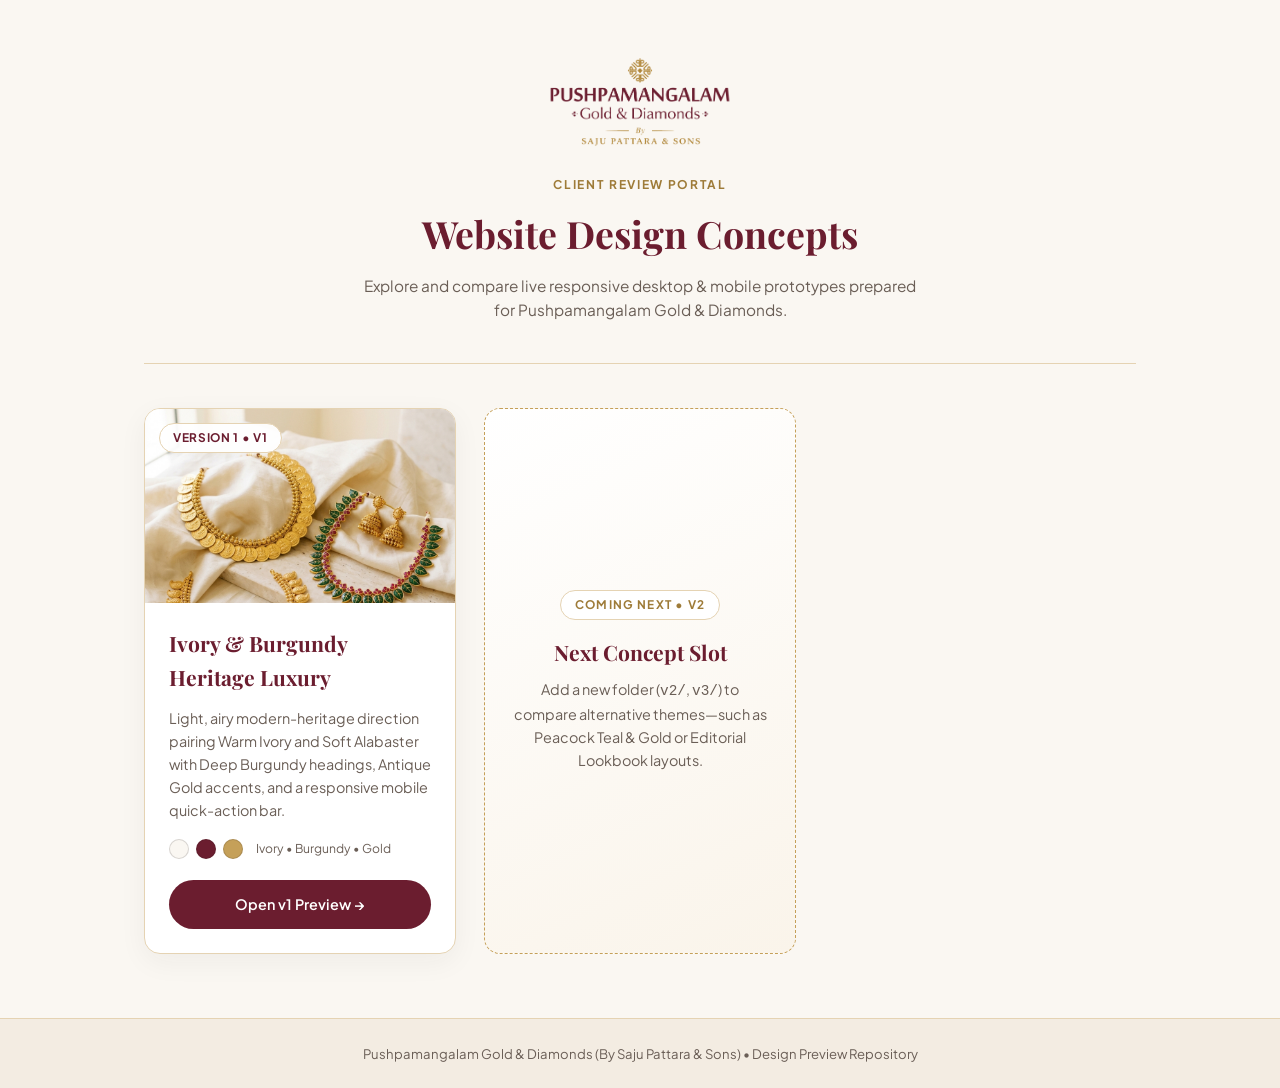
==== index.html @ ec77dcbb "feat: set up multi-version GitHub Pages repo with v1 website" ====
<!DOCTYPE html>
<html lang="en">
<head>
  <meta charset="UTF-8" />
  <meta name="viewport" content="width=device-width, initial-scale=1.0" />
  <title>Pushpamangalam Gold &amp; Diamonds — Website Design Previews</title>
  <link rel="icon" type="image/png" href="v1/assets/images/favicon.png" />
  <link rel="preconnect" href="https://fonts.googleapis.com" />
  <link rel="preconnect" href="https://fonts.gstatic.com" crossorigin />
  <link
    href="https://fonts.googleapis.com/css2?family=Playfair+Display:wght@600;700&family=Plus+Jakarta+Sans:wght@400;500;600;700&display=swap"
    rel="stylesheet"
  />
  <style>
    :root {
      --bg-ivory: #FAF7F2;
      --bg-white: #FFFFFF;
      --gold: #C5A059;
      --gold-dark: #9E7B38;
      --divider: #E5D3B3;
      --burgundy: #6B1D2F;
      --burgundy-hover: #531423;
      --text: #2A2421;
      --muted: #6A5E56;
    }

    * { box-sizing: border-box; margin: 0; padding: 0; }

    body {
      font-family: "Plus Jakarta Sans", -apple-system, BlinkMacSystemFont, sans-serif;
      background-color: var(--bg-ivory);
      color: var(--text);
      min-height: 100vh;
      display: flex;
      flex-direction: column;
      line-height: 1.6;
      -webkit-font-smoothing: antialiased;
    }

    .container {
      width: 100%;
      max-width: 1040px;
      margin: 0 auto;
      padding: 3.5rem 1.5rem 4rem;
      flex: 1;
    }

    .hub-header {
      text-align: center;
      padding-bottom: 2.5rem;
      margin-bottom: 2.75rem;
      border-bottom: 1px solid var(--divider);
    }

    .hub-logo {
      height: 92px;
      width: auto;
      margin: 0 auto 1.4rem;
      display: block;
    }

    .hub-eyebrow {
      display: inline-block;
      font-size: 0.75rem;
      font-weight: 700;
      letter-spacing: 0.14em;
      text-transform: uppercase;
      color: var(--gold-dark);
      margin-bottom: 0.55rem;
    }

    .hub-title {
      font-family: "Playfair Display", Georgia, serif;
      font-size: clamp(1.75rem, 3vw, 2.35rem);
      color: var(--burgundy);
      margin-bottom: 0.65rem;
    }

    .hub-subtitle {
      color: var(--muted);
      max-width: 560px;
      margin: 0 auto;
      font-size: 0.96rem;
    }

    .versions-grid {
      display: grid;
      grid-template-columns: repeat(auto-fill, minmax(310px, 1fr));
      gap: 1.75rem;
    }

    .version-card {
      background: var(--bg-white);
      border: 1px solid var(--divider);
      border-radius: 16px;
      overflow: hidden;
      display: flex;
      flex-direction: column;
      box-shadow: 0 8px 28px rgba(42, 36, 33, 0.05);
      transition: transform 0.25s ease, box-shadow 0.25s ease, border-color 0.25s ease;
    }

    .version-card:hover {
      transform: translateY(-4px);
      border-color: var(--gold);
      box-shadow: 0 16px 36px rgba(107, 29, 47, 0.1);
    }

    .version-thumb {
      position: relative;
      aspect-ratio: 16 / 10;
      overflow: hidden;
      background: #F5EFE6;
    }

    .version-thumb img {
      width: 100%;
      height: 100%;
      object-fit: cover;
      display: block;
    }

    .version-badge {
      position: absolute;
      top: 14px;
      left: 14px;
      background: rgba(255, 255, 255, 0.94);
      color: var(--burgundy);
      border: 1px solid var(--divider);
      border-radius: 999px;
      padding: 0.28rem 0.8rem;
      font-size: 0.74rem;
      font-weight: 700;
      letter-spacing: 0.06em;
      text-transform: uppercase;
    }

    .version-body {
      padding: 1.5rem;
      display: flex;
      flex-direction: column;
      flex: 1;
      gap: 0.8rem;
    }

    .version-title {
      font-family: "Playfair Display", Georgia, serif;
      font-size: 1.32rem;
      color: var(--burgundy);
    }

    .version-desc {
      font-size: 0.9rem;
      color: var(--muted);
      flex: 1;
    }

    .swatches {
      display: flex;
      align-items: center;
      gap: 0.45rem;
      padding-top: 0.25rem;
    }

    .swatch {
      width: 20px;
      height: 20px;
      border-radius: 50%;
      border: 1px solid rgba(42, 36, 33, 0.16);
    }

    .swatch-label {
      font-size: 0.76rem;
      color: var(--muted);
      margin-left: 0.35rem;
    }

    .version-btn {
      display: inline-flex;
      align-items: center;
      justify-content: center;
      gap: 0.45rem;
      margin-top: 0.5rem;
      padding: 0.82rem 1.35rem;
      border-radius: 999px;
      background: var(--burgundy);
      color: #FFFFFF;
      text-decoration: none;
      font-size: 0.9rem;
      font-weight: 600;
      transition: background 0.2s ease, transform 0.2s ease;
    }

    .version-btn:hover {
      background: var(--burgundy-hover);
      transform: translateY(-1px);
    }

    /* Placeholder slot card for upcoming versions */
    .version-card--next {
      background: linear-gradient(155deg, #FFFFFF 0%, #FAF4EA 100%);
      border: 1.5px dashed var(--gold);
      box-shadow: none;
      justify-content: center;
      align-items: center;
      text-align: center;
      padding: 2.5rem 1.75rem;
      min-height: 300px;
    }

    .version-card--next:hover {
      transform: none;
      box-shadow: none;
    }

    .next-pill {
      font-size: 0.74rem;
      font-weight: 700;
      letter-spacing: 0.1em;
      text-transform: uppercase;
      color: var(--gold-dark);
      background: #FFFFFF;
      border: 1px solid var(--divider);
      border-radius: 999px;
      padding: 0.3rem 0.85rem;
      margin-bottom: 1rem;
    }

    .hub-footer {
      text-align: center;
      padding: 1.5rem;
      font-size: 0.82rem;
      color: var(--muted);
      border-top: 1px solid var(--divider);
      background: #F3ECE2;
    }
  </style>
</head>
<body>
  <main class="container">
    <header class="hub-header">
      <img
        src="v1/assets/images/logo-full-light.png"
        alt="Pushpamangalam Gold &amp; Diamonds — By Saju Pattara &amp; Sons"
        class="hub-logo"
      />
      <span class="hub-eyebrow">Client Review Portal</span>
      <h1 class="hub-title">Website Design Concepts</h1>
      <p class="hub-subtitle">
        Explore and compare live responsive desktop &amp; mobile prototypes prepared for Pushpamangalam Gold &amp; Diamonds.
      </p>
    </header>

    <section class="versions-grid" aria-label="Website Design Versions">

      <!-- ====================================================================
           VERSION 1 (v1) — Active Prototype
           ==================================================================== -->
      <article class="version-card">
        <div class="version-thumb">
          <img src="v1/assets/images/hero-bridal.jpg" alt="Version 1 Preview — Warm Ivory & Deep Burgundy" />
          <span class="version-badge">Version 1 &bull; v1</span>
        </div>
        <div class="version-body">
          <h2 class="version-title">Ivory &amp; Burgundy Heritage Luxury</h2>
          <p class="version-desc">
            Light, airy modern-heritage direction pairing Warm Ivory and Soft Alabaster with Deep Burgundy headings, Antique Gold accents, and a responsive mobile quick-action bar.
          </p>
          <div class="swatches" aria-label="Color palette">
            <span class="swatch" style="background:#FAF7F2;" title="Warm Ivory #FAF7F2"></span>
            <span class="swatch" style="background:#6B1D2F;" title="Deep Burgundy #6B1D2F"></span>
            <span class="swatch" style="background:#C5A059;" title="Antique Gold #C5A059"></span>
            <span class="swatch-label">Ivory &bull; Burgundy &bull; Gold</span>
          </div>
          <a href="v1/index.html" class="version-btn">Open v1 Preview →</a>
        </div>
      </article>

      <!-- ====================================================================
           PLACEHOLDER FOR FUTURE VERSIONS (v2, v3, etc.)
           Copy the <article class="version-card"> block above, point href to
           "v2/index.html", and remove this placeholder card when v2 is ready.
           ==================================================================== -->
      <article class="version-card version-card--next">
        <span class="next-pill">Coming Next &bull; v2</span>
        <h2 class="version-title" style="margin-bottom: 0.5rem;">Next Concept Slot</h2>
        <p class="version-desc" style="flex: none; max-width: 260px;">
          Add a new folder (<code>v2/</code>, <code>v3/</code>) to compare alternative themes—such as Peacock Teal &amp; Gold or Editorial Lookbook layouts.
        </p>
      </article>

    </section>
  </main>

  <footer class="hub-footer">
    Pushpamangalam Gold &amp; Diamonds (By Saju Pattara &amp; Sons) &bull; Design Preview Repository
  </footer>
</body>
</html>
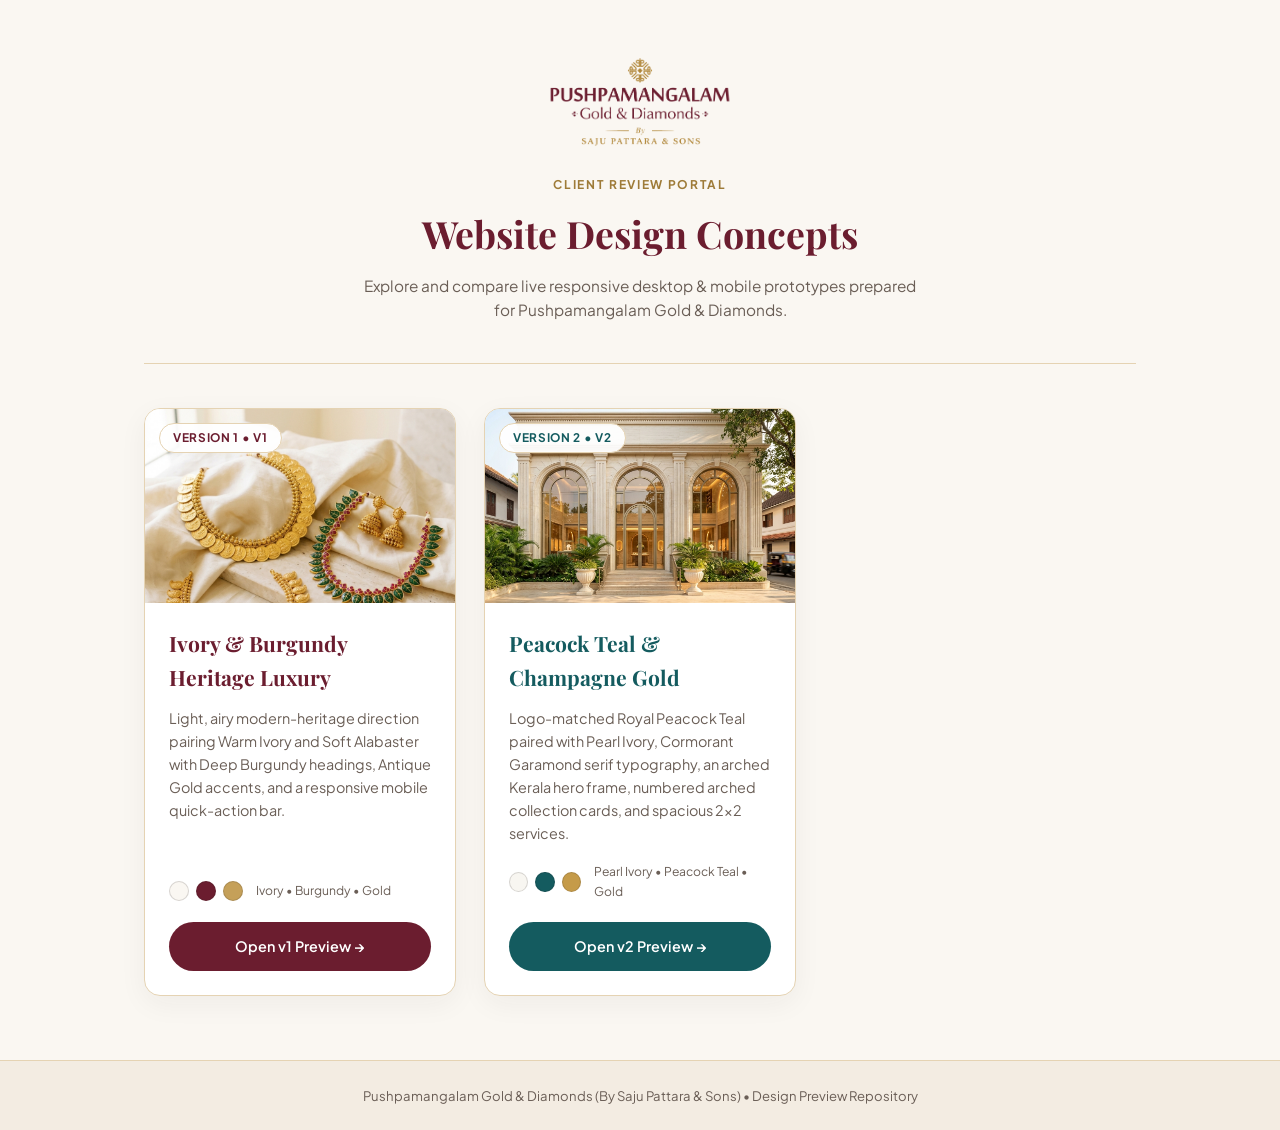
==== commit a936c463: "feat: add v2 (Peacock Teal & Champagne Gold) and update preview hub" ====
--- a/index.html
+++ b/index.html
@@ -277,16 +277,26 @@
       </article>
 
       <!-- ====================================================================
-           PLACEHOLDER FOR FUTURE VERSIONS (v2, v3, etc.)
-           Copy the <article class="version-card"> block above, point href to
-           "v2/index.html", and remove this placeholder card when v2 is ready.
+           VERSION 2 (v2) — Active Prototype (Peacock Teal & Champagne Gold)
            ==================================================================== -->
-      <article class="version-card version-card--next">
-        <span class="next-pill">Coming Next &bull; v2</span>
-        <h2 class="version-title" style="margin-bottom: 0.5rem;">Next Concept Slot</h2>
-        <p class="version-desc" style="flex: none; max-width: 260px;">
-          Add a new folder (<code>v2/</code>, <code>v3/</code>) to compare alternative themes—such as Peacock Teal &amp; Gold or Editorial Lookbook layouts.
-        </p>
+      <article class="version-card">
+        <div class="version-thumb">
+          <img src="v2/assets/images/showroom-exterior.jpg" alt="Version 2 Preview — Royal Peacock Teal & Champagne Gold" />
+          <span class="version-badge" style="color:#145B5F;">Version 2 &bull; v2</span>
+        </div>
+        <div class="version-body">
+          <h2 class="version-title" style="color:#145B5F;">Peacock Teal &amp; Champagne Gold</h2>
+          <p class="version-desc">
+            Logo-matched Royal Peacock Teal paired with Pearl Ivory, Cormorant Garamond serif typography, an arched Kerala hero frame, numbered arched collection cards, and spacious 2&times;2 services.
+          </p>
+          <div class="swatches" aria-label="Color palette">
+            <span class="swatch" style="background:#F8F6F1;" title="Pearl Ivory #F8F6F1"></span>
+            <span class="swatch" style="background:#145B5F;" title="Peacock Teal #145B5F"></span>
+            <span class="swatch" style="background:#C59B49;" title="Champagne Gold #C59B49"></span>
+            <span class="swatch-label">Pearl Ivory &bull; Peacock Teal &bull; Gold</span>
+          </div>
+          <a href="v2/index.html" class="version-btn" style="background:#145B5F;">Open v2 Preview →</a>
+        </div>
       </article>
 
     </section>
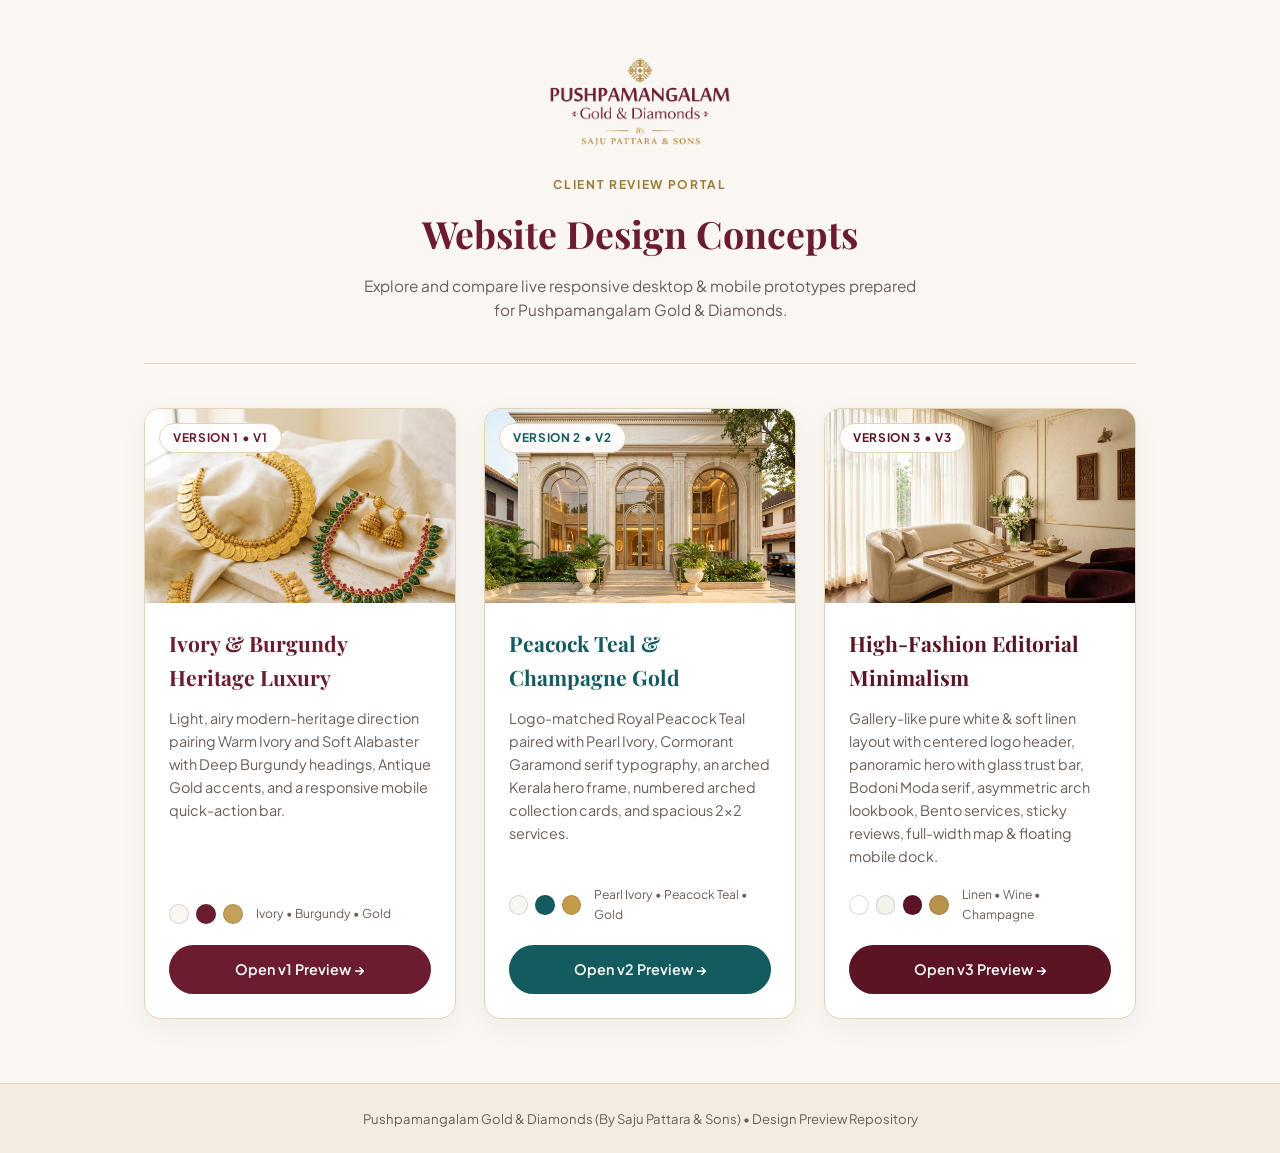
==== commit 3d7311b2: "feat: add v3 (High-Fashion Editorial Minimalism) and update preview hub" ====
--- a/index.html
+++ b/index.html
@@ -299,6 +299,30 @@
         </div>
       </article>
 
+      <!-- ====================================================================
+           VERSION 3 (v3) — High-Fashion Editorial Minimalism
+           ==================================================================== -->
+      <article class="version-card">
+        <div class="version-thumb">
+          <img src="v3/assets/images/showroom-bridal.jpg" alt="Version 3 Preview — High-Fashion Editorial Minimalism" />
+          <span class="version-badge" style="color:#5A1424;">Version 3 &bull; v3</span>
+        </div>
+        <div class="version-body">
+          <h2 class="version-title" style="color:#5A1424;">High-Fashion Editorial Minimalism</h2>
+          <p class="version-desc">
+            Gallery-like pure white &amp; soft linen layout with centered logo header, panoramic hero with glass trust bar, Bodoni Moda serif, asymmetric arch lookbook, Bento services, sticky reviews, full-width map &amp; floating mobile dock.
+          </p>
+          <div class="swatches" aria-label="Color palette">
+            <span class="swatch" style="background:#FFFFFF;" title="Pure White #FFFFFF"></span>
+            <span class="swatch" style="background:#F5F2EC;" title="Soft Linen #F5F2EC"></span>
+            <span class="swatch" style="background:#5A1424;" title="Rich Wine Burgundy #5A1424"></span>
+            <span class="swatch" style="background:#B8924A;" title="Brushed Champagne Gold #B8924A"></span>
+            <span class="swatch-label">Linen &bull; Wine &bull; Champagne</span>
+          </div>
+          <a href="v3/index.html" class="version-btn" style="background:#5A1424;">Open v3 Preview →</a>
+        </div>
+      </article>
+
     </section>
   </main>
 
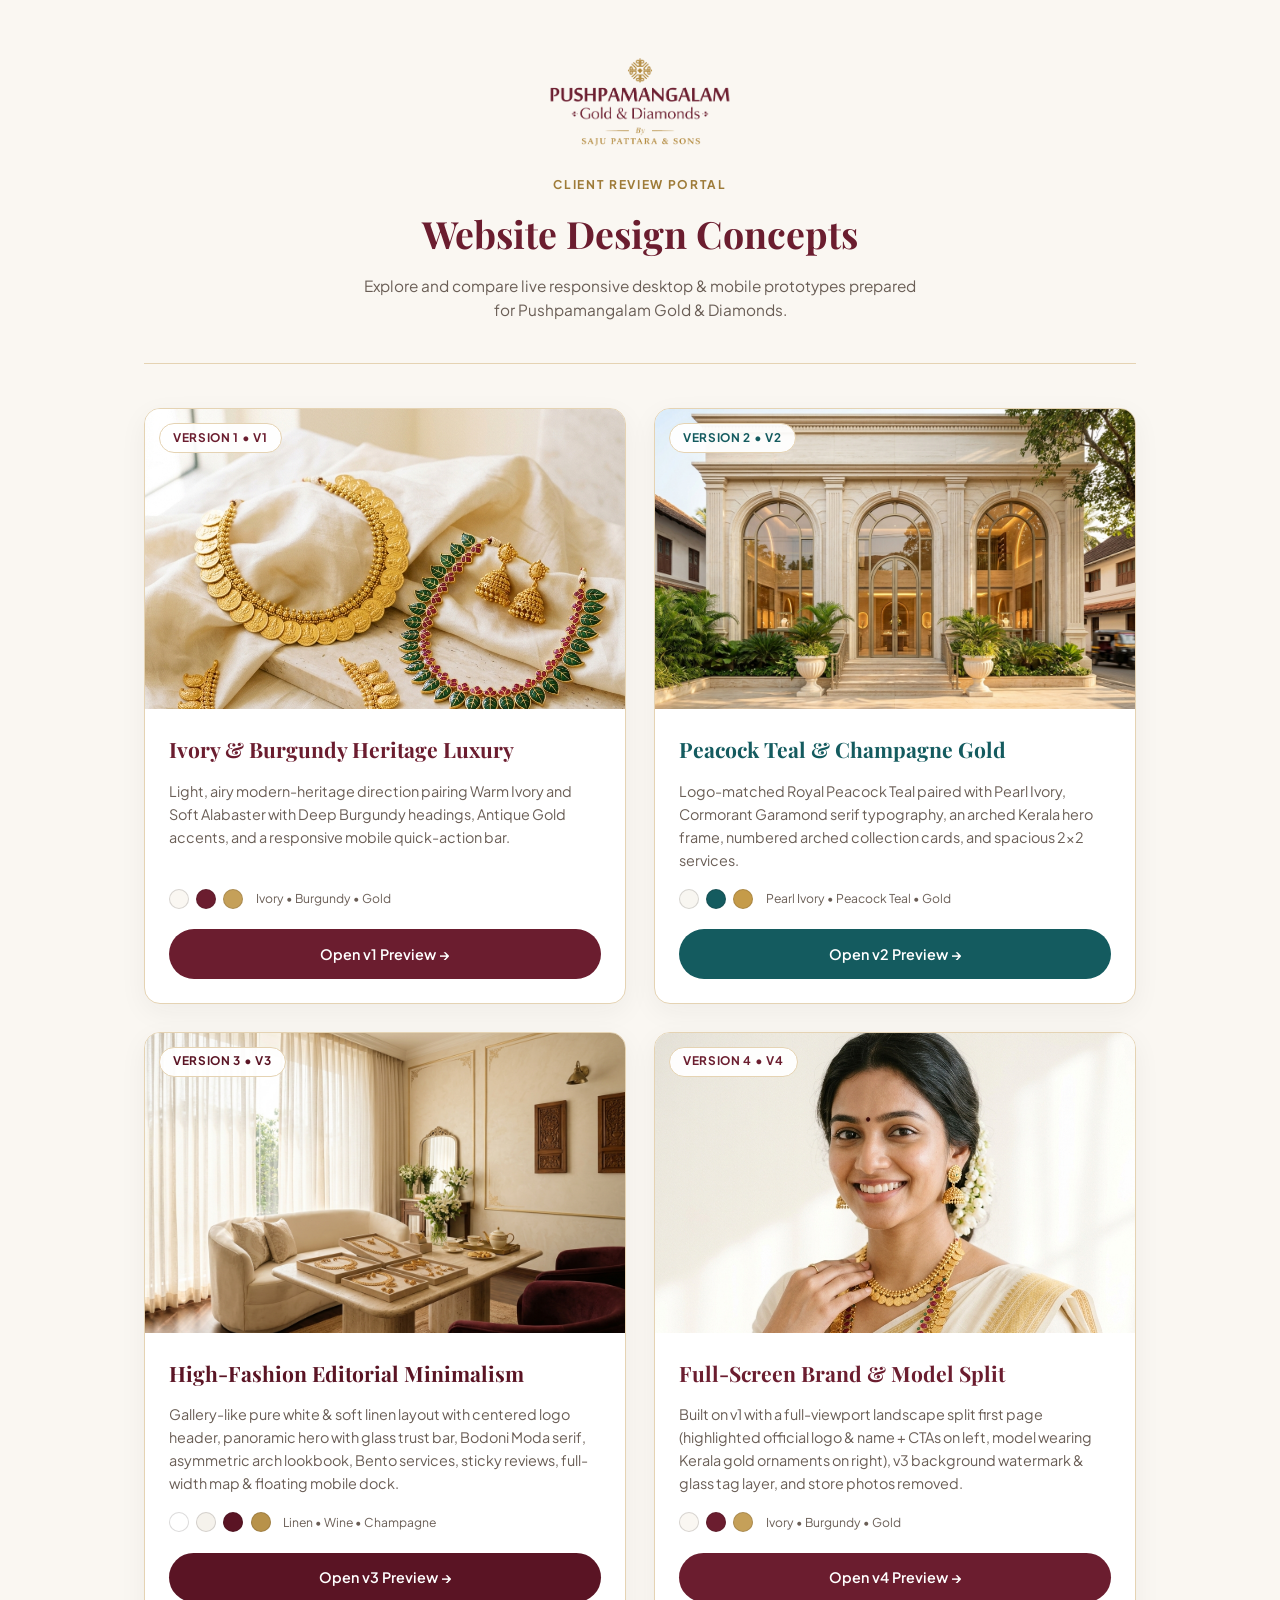
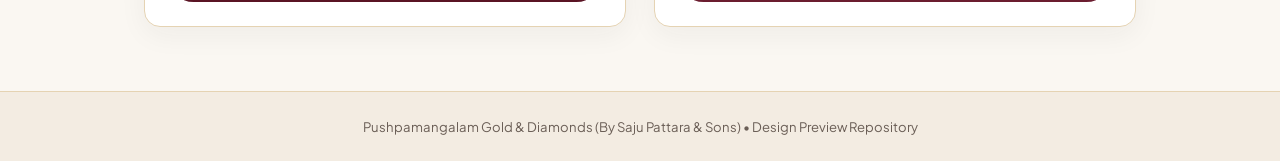
==== commit 7a7774ed: "feat: add v4 (v1 base + full-screen split hero with logo & model, v3 watermark/glass tag layer, no s" ====
--- a/index.html
+++ b/index.html
@@ -85,8 +85,14 @@
 
     .versions-grid {
       display: grid;
-      grid-template-columns: repeat(auto-fill, minmax(310px, 1fr));
+      grid-template-columns: repeat(2, 1fr);
       gap: 1.75rem;
+    }
+
+    @media (max-width: 720px) {
+      .versions-grid {
+        grid-template-columns: 1fr;
+      }
     }
 
     .version-card {
@@ -323,6 +329,33 @@
         </div>
       </article>
 
+      <!-- ====================================================================
+           VERSION 4 (v4) — v1 Base + Full-Screen Landscape Split Hero & Model
+           ==================================================================== -->
+      <article class="version-card">
+        <div class="version-thumb">
+          <img
+            src="v4/assets/images/hero-model.jpg"
+            alt="Version 4 Preview — Full-Screen Split Hero with Model Wearing Kerala Gold Ornaments"
+            style="object-position: center 18%;"
+          />
+          <span class="version-badge" style="color:#6B1D2F;">Version 4 &bull; v4</span>
+        </div>
+        <div class="version-body">
+          <h2 class="version-title" style="color:#6B1D2F;">Full-Screen Brand &amp; Model Split</h2>
+          <p class="version-desc">
+            Built on v1 with a full-viewport landscape split first page (highlighted official logo &amp; name + CTAs on left, model wearing Kerala gold ornaments on right), v3 background watermark &amp; glass tag layer, and store photos removed.
+          </p>
+          <div class="swatches" aria-label="Color palette">
+            <span class="swatch" style="background:#FAF7F2;" title="Warm Ivory #FAF7F2"></span>
+            <span class="swatch" style="background:#6B1D2F;" title="Deep Burgundy #6B1D2F"></span>
+            <span class="swatch" style="background:#C5A059;" title="Antique Gold #C5A059"></span>
+            <span class="swatch-label">Ivory &bull; Burgundy &bull; Gold</span>
+          </div>
+          <a href="v4/index.html" class="version-btn">Open v4 Preview →</a>
+        </div>
+      </article>
+
     </section>
   </main>
 
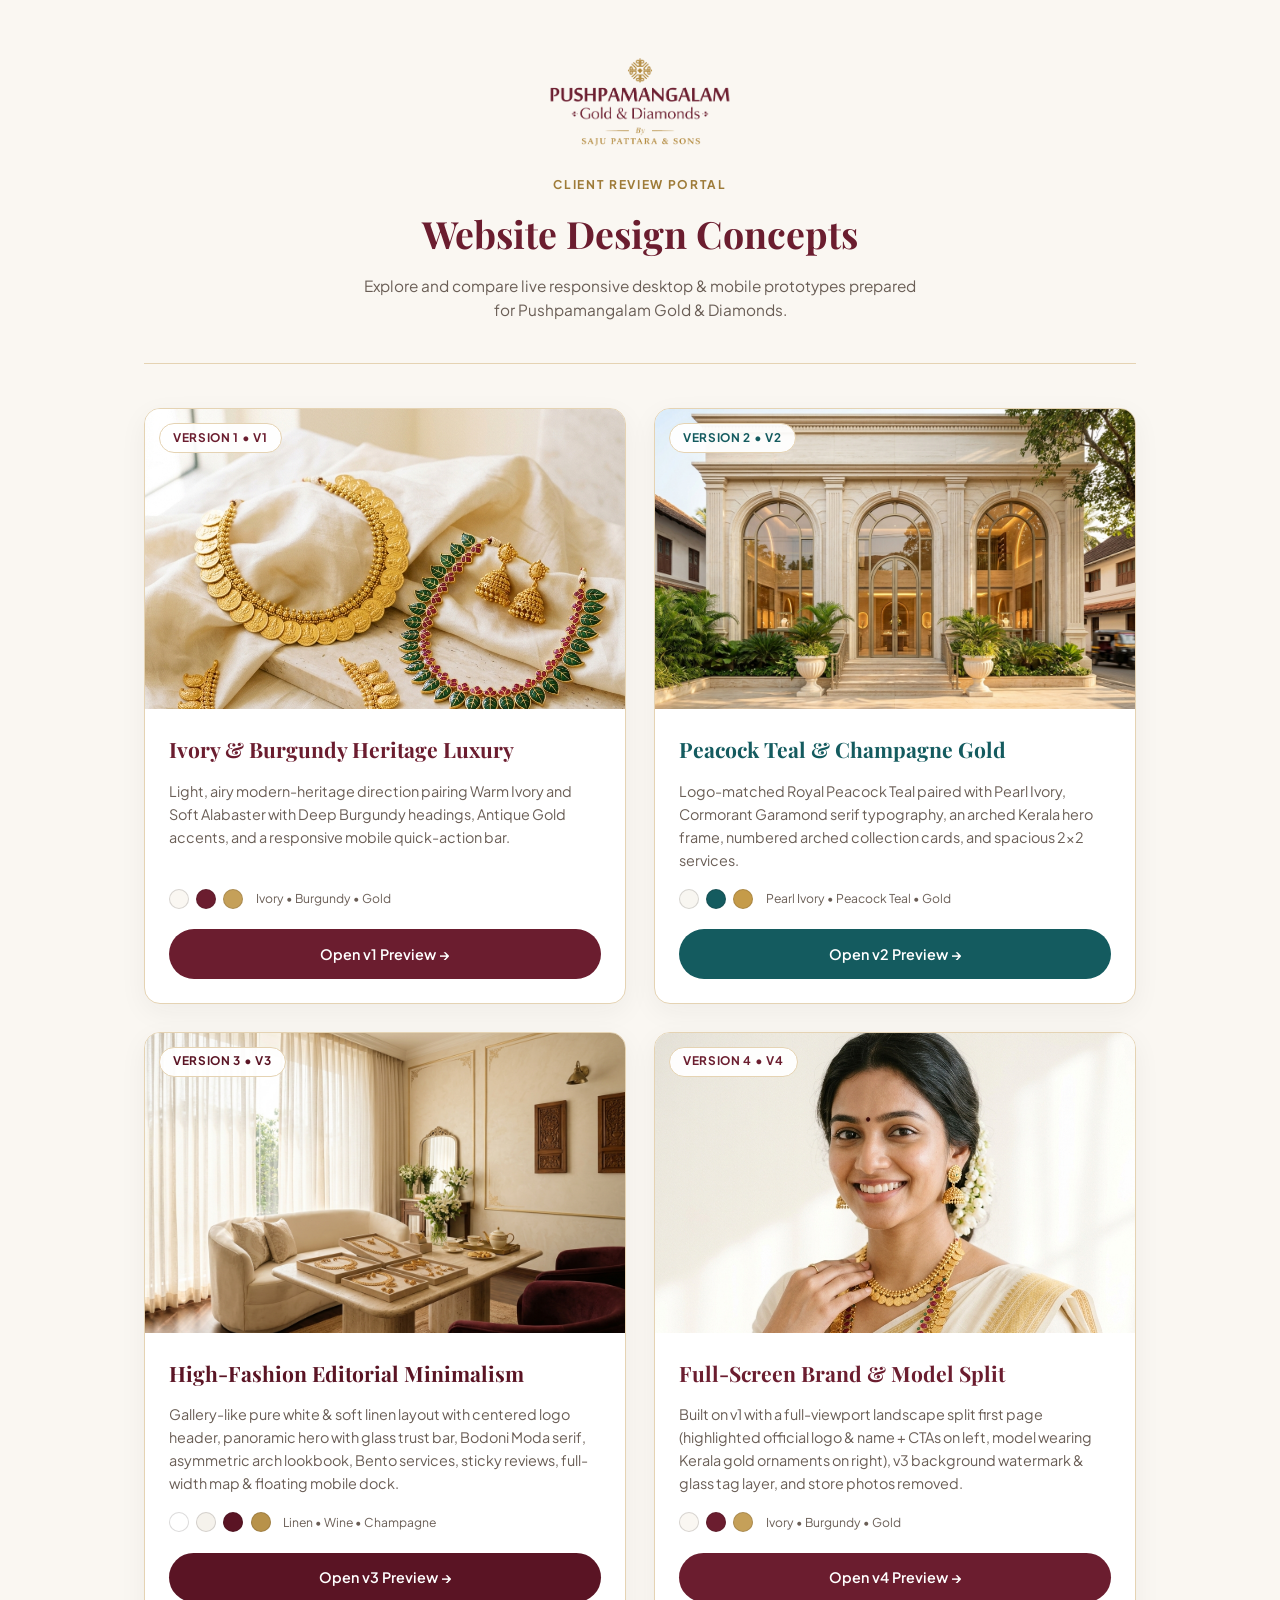
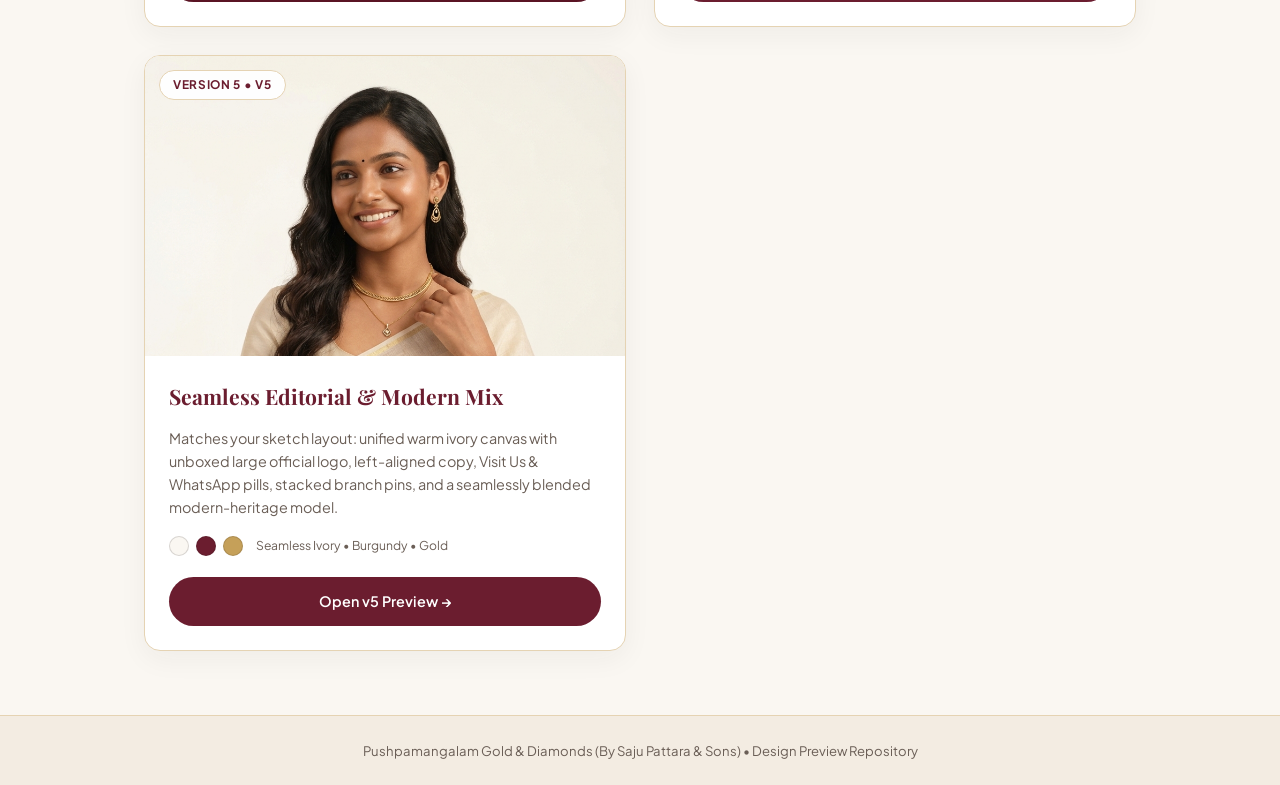
==== commit 6b5cc345: "feat: add v5 (sketch-matched seamless landscape hero with modern-heritage model & stacked locations)" ====
--- a/index.html
+++ b/index.html
@@ -356,6 +356,33 @@
         </div>
       </article>
 
+      <!-- ====================================================================
+           VERSION 5 (v5) — Sketch-Matched Seamless Hero & Modern-Heritage Model
+           ==================================================================== -->
+      <article class="version-card">
+        <div class="version-thumb">
+          <img
+            src="v5/assets/images/hero-model-modern.jpg"
+            alt="Version 5 Preview — Seamless Landscape Hero with Modern-Heritage Model"
+            style="object-position: center 15%;"
+          />
+          <span class="version-badge" style="color:#6B1D2F;">Version 5 &bull; v5</span>
+        </div>
+        <div class="version-body">
+          <h2 class="version-title" style="color:#6B1D2F;">Seamless Editorial &amp; Modern Mix</h2>
+          <p class="version-desc">
+            Matches your sketch layout: unified warm ivory canvas with unboxed large official logo, left-aligned copy, Visit Us &amp; WhatsApp pills, stacked branch pins, and a seamlessly blended modern-heritage model.
+          </p>
+          <div class="swatches" aria-label="Color palette">
+            <span class="swatch" style="background:#FAF7F2;" title="Warm Ivory #FAF7F2"></span>
+            <span class="swatch" style="background:#6B1D2F;" title="Deep Burgundy #6B1D2F"></span>
+            <span class="swatch" style="background:#C5A059;" title="Antique Gold #C5A059"></span>
+            <span class="swatch-label">Seamless Ivory &bull; Burgundy &bull; Gold</span>
+          </div>
+          <a href="v5/index.html" class="version-btn">Open v5 Preview →</a>
+        </div>
+      </article>
+
     </section>
   </main>
 
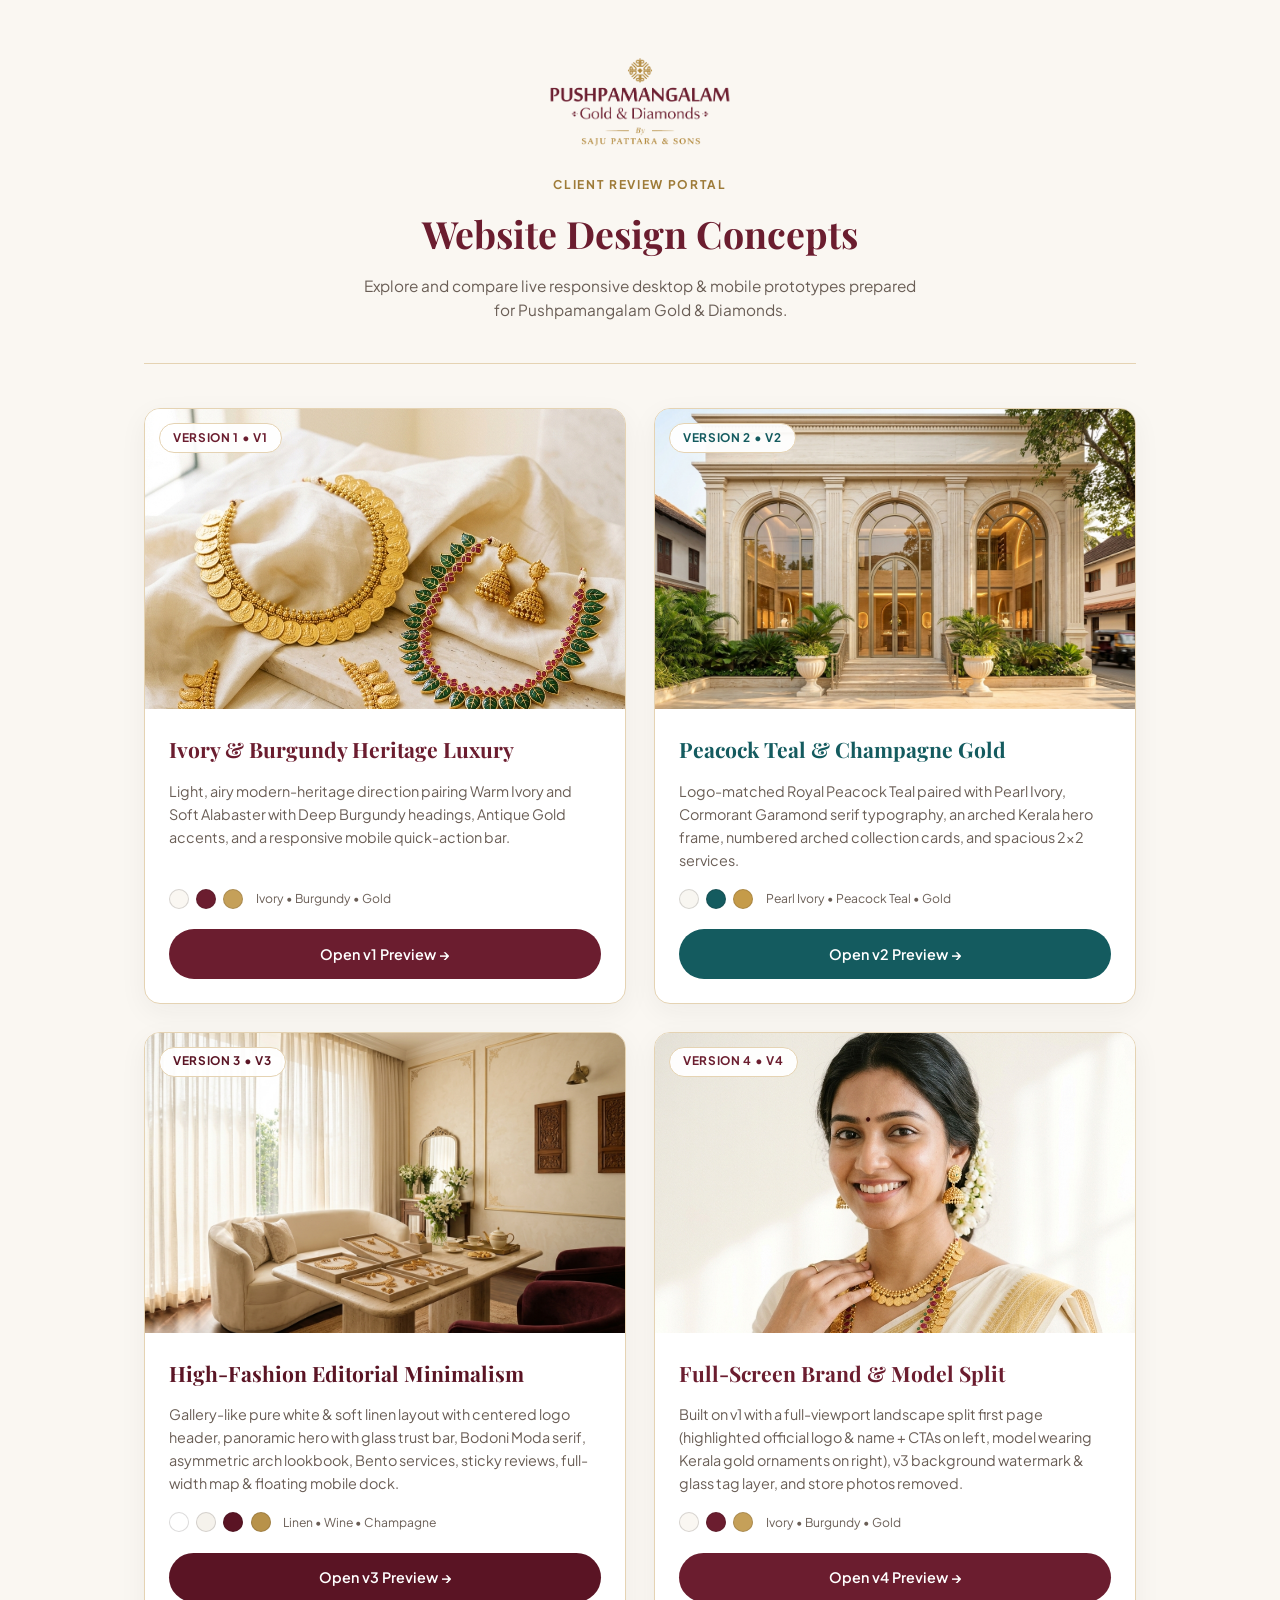
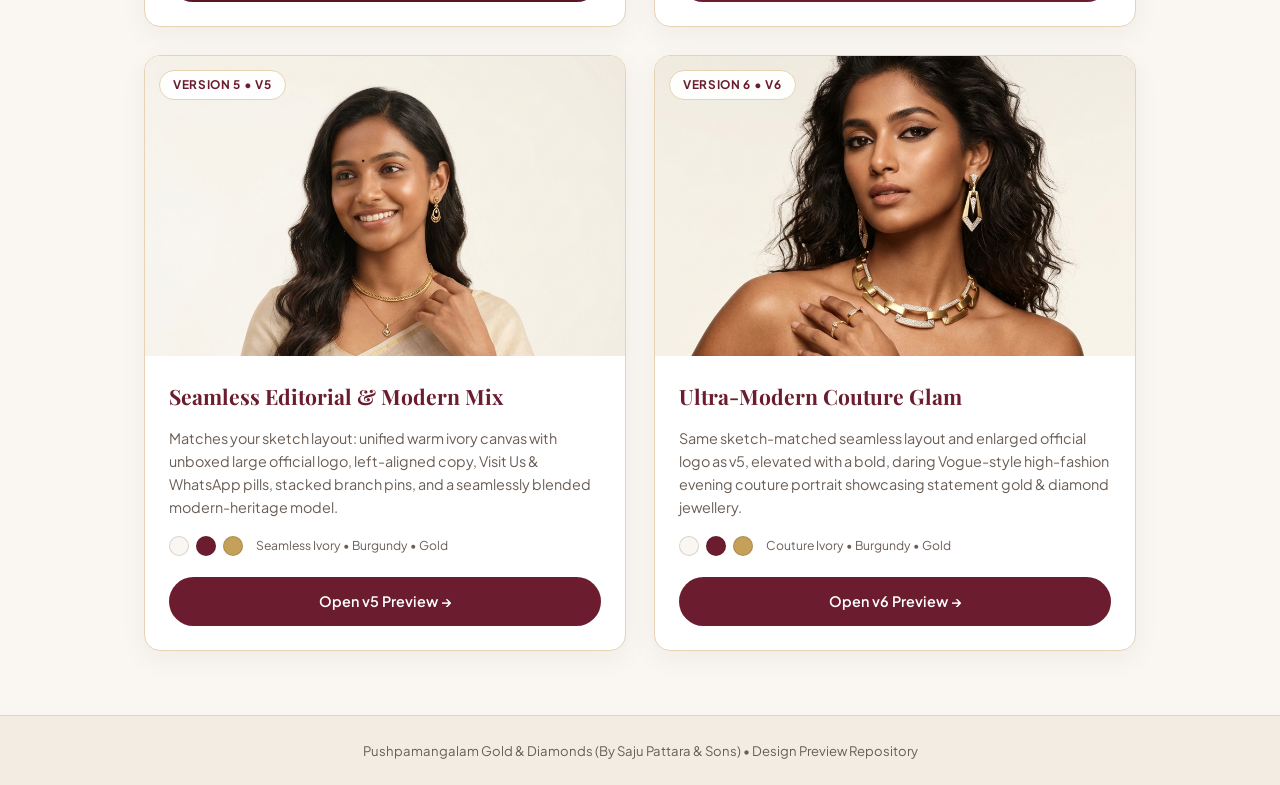
==== commit 315adcb2: "feat: add v6 (ultra-modern couture model with enlarged logo seamless hero)" ====
--- a/index.html
+++ b/index.html
@@ -383,6 +383,33 @@
         </div>
       </article>
 
+      <!-- ====================================================================
+           VERSION 6 (v6) — Ultra-Modern High-Fashion Couture & Statement Jewellery
+           ==================================================================== -->
+      <article class="version-card">
+        <div class="version-thumb">
+          <img
+            src="v6/assets/images/hero-model-couture.jpg"
+            alt="Version 6 Preview — Ultra-Modern High-Fashion Couture Jewellery Lookbook"
+            style="object-position: center 15%;"
+          />
+          <span class="version-badge" style="color:#6B1D2F;">Version 6 &bull; v6</span>
+        </div>
+        <div class="version-body">
+          <h2 class="version-title" style="color:#6B1D2F;">Ultra-Modern Couture Glam</h2>
+          <p class="version-desc">
+            Same sketch-matched seamless layout and enlarged official logo as v5, elevated with a bold, daring Vogue-style high-fashion evening couture portrait showcasing statement gold &amp; diamond jewellery.
+          </p>
+          <div class="swatches" aria-label="Color palette">
+            <span class="swatch" style="background:#FAF7F2;" title="Warm Ivory #FAF7F2"></span>
+            <span class="swatch" style="background:#6B1D2F;" title="Deep Burgundy #6B1D2F"></span>
+            <span class="swatch" style="background:#C5A059;" title="Antique Gold #C5A059"></span>
+            <span class="swatch-label">Couture Ivory &bull; Burgundy &bull; Gold</span>
+          </div>
+          <a href="v6/index.html" class="version-btn">Open v6 Preview →</a>
+        </div>
+      </article>
+
     </section>
   </main>
 
